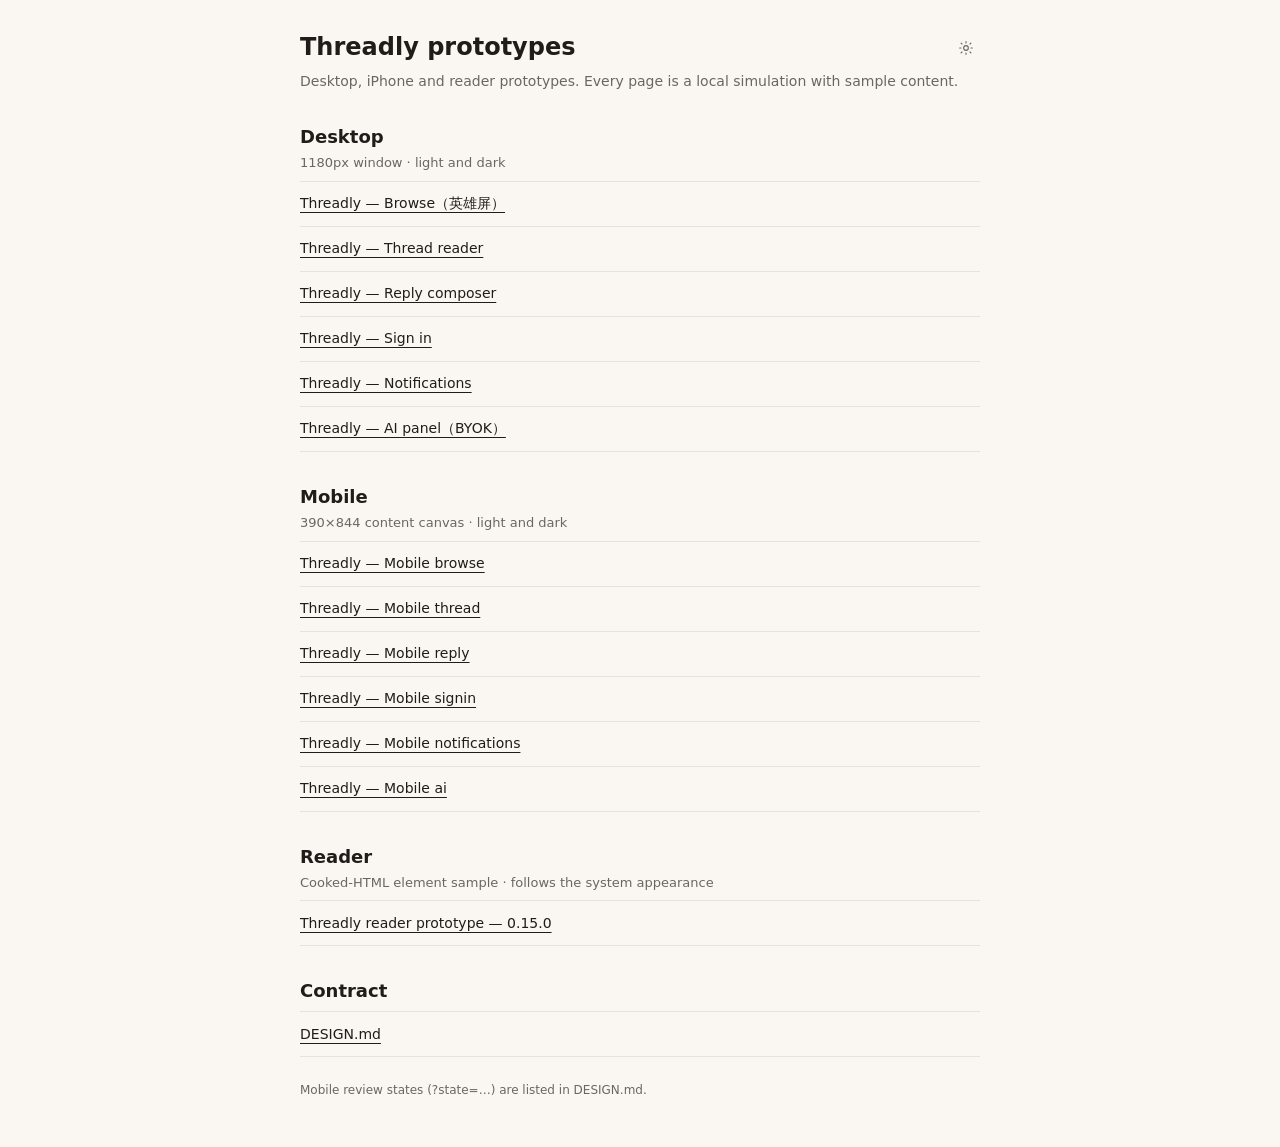
==== design/index.html @ 621ebbe7 "design: align the prototype with the family design baseline Family standard 2026-11-20-minimal-famil" ====
<!DOCTYPE html>
<html lang="en">
<head>
<meta charset="UTF-8">
<meta name="viewport" content="width=device-width, initial-scale=1">
<title>Threadly — Prototype navigation</title>
<link rel="stylesheet" href="prototype/shared.css">
<style>
  /* ==== index only: prototype navigation — each entry is a page <title> ==== */
  body { display:block; padding:0 24px 48px; background:var(--bg); font-size:14px; line-height:1.5; }
  .index { max-width:680px; margin:0 auto; }
  .index-head { display:flex; align-items:center; gap:10px; padding-top:32px; }
  .index-head h1 { flex:1; min-width:0; font-size:24px; font-weight:600; line-height:1.3; }
  .lede { margin-top:8px; color:var(--mute); }
  .index section { margin-top:32px; }
  .index h2 { font-size:18px; font-weight:600; line-height:1.4; }
  .scope { margin-top:4px; font-size:13px; color:var(--mute); }
  .index ul { list-style:none; margin-top:8px; border-top:1px solid var(--line); }
  .index li { border-bottom:1px solid var(--line); }
  .index li a { display:flex; align-items:center; min-height:44px; color:var(--ink); text-decoration:underline; text-underline-offset:4px; }
  .index li a:hover { text-decoration-thickness:2px; }
  .index .note { margin-top:24px; }
</style>
</head>
<body>
<main class="index">
  <header>
    <div class="index-head">
      <h1>Threadly prototypes</h1>
      <button class="iconbtn" id="themeBtn" type="button" aria-label="Switch to dark theme" title="Switch to dark theme"><svg class="moon" viewBox="0 0 24 24" aria-hidden="true"><path d="M20 15.2A8.2 8.2 0 0 1 8.8 4a8.4 8.4 0 1 0 11.2 11.2Z"></path></svg><svg class="sun" viewBox="0 0 24 24" aria-hidden="true"><circle cx="12" cy="12" r="3.5"></circle><path d="M12 2.5v2M12 19.5v2M4.6 4.6 6 6M18 18l1.4 1.4M2.5 12h2M19.5 12h2M4.6 19.4 6 18M18 6l1.4-1.4"></path></svg></button>
    </div>
    <p class="lede">Desktop, iPhone and reader prototypes. Every page is a local simulation with sample content.</p>
  </header>
  <section aria-labelledby="desktopHeading">
    <h2 id="desktopHeading">Desktop</h2>
    <p class="scope">1180px window · light and dark</p>
    <ul>
      <li><a href="prototype/browse.html">Threadly — Browse（英雄屏）</a></li>
      <li><a href="prototype/thread.html">Threadly — Thread reader</a></li>
      <li><a href="prototype/reply.html">Threadly — Reply composer</a></li>
      <li><a href="prototype/signin.html">Threadly — Sign in</a></li>
      <li><a href="prototype/notifications.html">Threadly — Notifications</a></li>
      <li><a href="prototype/ai.html">Threadly — AI panel（BYOK）</a></li>
    </ul>
  </section>
  <section aria-labelledby="mobileHeading">
    <h2 id="mobileHeading">Mobile</h2>
    <p class="scope">390×844 content canvas · light and dark</p>
    <ul>
      <li><a href="prototype/mobile-browse.html">Threadly — Mobile browse</a></li>
      <li><a href="prototype/mobile-thread.html">Threadly — Mobile thread</a></li>
      <li><a href="prototype/mobile-reply.html">Threadly — Mobile reply</a></li>
      <li><a href="prototype/mobile-signin.html">Threadly — Mobile signin</a></li>
      <li><a href="prototype/mobile-notifications.html">Threadly — Mobile notifications</a></li>
      <li><a href="prototype/mobile-ai.html">Threadly — Mobile ai</a></li>
    </ul>
  </section>
  <section aria-labelledby="readerHeading">
    <h2 id="readerHeading">Reader</h2>
    <p class="scope">Cooked-HTML element sample · follows the system appearance</p>
    <ul>
      <li><a href="reader/index.html">Threadly reader prototype — 0.15.0</a></li>
    </ul>
  </section>
  <section aria-labelledby="contractHeading">
    <h2 id="contractHeading">Contract</h2>
    <ul>
      <li><a href="DESIGN.md">DESIGN.md</a></li>
    </ul>
  </section>
  <p class="note">Mobile review states (?state=…) are listed in DESIGN.md.</p>
</main>
<script>
  // Same toggle as the prototype pages; here the theme root is <body>.
  const themeBtn = document.getElementById('themeBtn');
  const syncTheme = () => {
    const name = document.body.classList.contains('dark') ? 'Switch to light theme' : 'Switch to dark theme';
    themeBtn.setAttribute('aria-label', name); themeBtn.title = name;
  };
  themeBtn.addEventListener('click', () => { document.body.classList.toggle('dark'); syncTheme(); });
  syncTheme();
</script>
</body>
</html>
---- design/prototype/shared.css ----
/* ==== Threadly 原型共享壳层 — tokens 与组件，见 design/DESIGN.md ==== */
:root {
  --bg:#faf7f2; --surface:#ffffff; --raised:#f0ebe2; --line:#e8e2d9;
  --ink:#1f1d1a; --mute:#6b6660;
  --accent:#c15f3c; --accent-soft:#f7e5dd; --liked:#e0413e;
  --hairline:rgba(128,128,128,.2); --fill:rgba(128,128,128,.08);
}
.dark {
  --bg:#1b1a18; --surface:#24221f; --raised:#2e2b27; --line:#35322d;
  --ink:#ece9e2; --mute:#a6a099; --accent-soft:#3b2a22;
}
* { box-sizing:border-box; margin:0; padding:0; }
body {
  min-height:100vh; display:grid; grid-template-columns:minmax(0,1fr); justify-items:center; align-content:start; gap:18px; padding:36px 24px;
  background:radial-gradient(1200px 800px at 20% 0%, #efe9e1, #e3ddd2 60%, #d8d1c4);
  font-family:system-ui, -apple-system, "Segoe UI", "PingFang SC", "Hiragino Sans GB", "Microsoft YaHei", sans-serif;
  -webkit-font-smoothing:antialiased; color:var(--ink);
}
.window {
  position:relative; width:1180px; max-width:100%; height:720px; border-radius:12px; overflow:hidden;
  display:flex; flex-direction:column; background:var(--bg); color:var(--ink);
  box-shadow:0 1px 2px rgba(31,29,26,.10), 0 12px 32px rgba(31,29,26,.18), 0 32px 80px rgba(31,29,26,.22);
  transition:background .12s ease, color .12s ease;
}
.titlebar {
  height:46px; flex:none; display:flex; align-items:center; gap:10px; padding:0 12px;
  background:var(--surface); border-bottom:1px solid var(--line);
}
.lights { display:flex; gap:8px; }
.lights i { width:12px; height:12px; border-radius:50%; }
.lights i:nth-child(1){background:#ff5f57}.lights i:nth-child(2){background:#febc2e}.lights i:nth-child(3){background:#28c840}
.titlebar .t { font-size:13px; font-weight:600; overflow:hidden; text-overflow:ellipsis; white-space:nowrap; }
.titlebar .sp { flex:1; }
.toolbtn {
  height:28px; display:inline-flex; align-items:center; gap:5px; padding:0 9px; border-radius:6px; white-space:nowrap;
  font-size:12px; font-weight:500; color:var(--ink); cursor:default; user-select:none; transition:background .12s ease;
}
.toolbtn:hover { background:var(--fill); }
.toolbtn svg { width:13px; height:13px; flex:none; }
.toolbtn.disabled { opacity:.45; }
/* Quiet icon button (theme toggle): no chrome at rest, tint on hover; focus ring comes from :focus-visible. */
.iconbtn {
  width:28px; height:28px; border-radius:6px; border:0; background:transparent;
  color:var(--mute); display:grid; place-items:center; cursor:pointer;
}
.iconbtn:hover { background:var(--fill); }
.iconbtn svg { width:16px; height:16px; fill:none; stroke:currentColor; stroke-width:1.7; stroke-linecap:round; stroke-linejoin:round; }
/* Icon = the theme you are in: sun while light, moon while dark. */
.iconbtn .moon { display:none; }
.dark .iconbtn .moon { display:block; }
.dark .iconbtn .sun { display:none; }
.body { flex:1; display:flex; min-height:0; }
.sidebar {
  width:300px; flex:none; display:flex; flex-direction:column; background:var(--surface);
  border-right:1px solid var(--line); padding:10px 10px 0;
}
.search {
  display:flex; align-items:center; gap:7px; height:30px; padding:0 9px; margin-bottom:6px; flex:none;
  background:var(--bg); border:1px solid var(--line); border-radius:8px; color:var(--mute); font-size: 13px;
}
.search svg { width:13px; height:13px; flex:none; }
.search .x { margin-left:auto; font-size:13px; }
.sect { font-size:12px; font-weight:600; letter-spacing:.7px; color:var(--mute); padding:10px 8px 5px; flex:none; }
.nav { display:flex; flex-direction:column; gap:1px; flex:none; }
.item {
  display:flex; align-items:center; gap:8px; padding:5px 8px; border-radius:6px; font-size:13px;
  color:var(--ink); cursor:default; user-select:none; transition:background .12s ease;
}
.item svg { width:14px; height:14px; color:var(--mute); flex:none; }
.item.active { background:var(--accent-soft); font-weight:600; }
.item.active svg { color:var(--accent); }
.item .cdot { width:9px; height:9px; border-radius:50%; flex:none; }
.rows { flex:1; overflow-y:auto; padding:2px 6px 10px; }
.foot { margin-top:auto; border-top:1px solid var(--line); display:flex; align-items:center; gap:8px; padding:10px 8px; flex:none; }
.foot svg { width:16px; height:16px; color:var(--mute); flex:none; }
.foot .u { font-size: 13px; overflow:hidden; text-overflow:ellipsis; white-space:nowrap; }
.foot .lnk { font-size:12px; color:var(--accent); }
.foot .sp { flex:1; }
.main { flex:1; display:flex; flex-direction:column; min-width:0; position:relative; }
.view { flex:1; overflow-y:auto; min-height:0; }
.statusbar {
  flex:none; display:flex; align-items:center; gap:14px; padding:7px 16px; border-top:1px solid var(--line);
  background:var(--surface); font-size: 12px; color:var(--mute);
}
.statusbar .sp { flex:1; }
/* A long leading note wraps; the trailing prototype note keeps one line. */
.statusbar > span:last-child { flex:none; white-space:nowrap; }
kbd {
  font-family:inherit; font-size: 12px; color:var(--mute); background:var(--raised);
  border:1px solid var(--line); border-radius:4px; padding:1px 5px;
}
/* ---- 列表行词汇 ---- */
.chip {
  display:inline-flex; align-items:center; font-size:12px; font-weight:600; padding:1px 8px; border-radius:99px;
  background:color-mix(in srgb, var(--chip, var(--mute)) 14%, transparent); color:var(--chip, var(--mute));
}
.pill {
  font-size: 12px; font-weight:600; color:var(--accent); line-height:16px; padding:0 7px; border-radius:99px;
  border:1px solid color-mix(in srgb, var(--accent) 50%, transparent);
}
.counts { display:flex; align-items:center; gap:9px; font-size:12px; color:var(--mute); font-variant-numeric:tabular-nums; }
.counts span { display:inline-flex; align-items:center; gap:3px; }
.counts svg { width:12px; height:12px; }
.rel { font-size:12px; color:var(--mute); font-variant-numeric:tabular-nums; }
/* ---- 浮层 sheet ---- */
.scrim {
  position:absolute; inset:0; z-index:10; background:rgba(0,0,0,.28);
  display:flex; align-items:flex-start; justify-content:center; padding-top:54px;
}
.sheet {
  background:var(--surface); border:1px solid var(--line); border-radius:10px; padding:22px;
  box-shadow:0 18px 48px rgba(0,0,0,.28); display:flex; flex-direction:column; gap:13px;
}
.sheet h2 { font-size:17px; font-weight:600; }
.sheet .sub { font-size: 13px; color:var(--mute); line-height:1.55; }
.sheet .row-end { display:flex; align-items:center; gap:10px; margin-top:auto; }
.btn {
  height:28px; display:inline-flex; align-items:center; gap:6px; padding:0 13px; border-radius:6px;
  font-size: 13px; font-weight:600; border:1px solid var(--line); background:var(--surface); color:var(--ink);
}
.btn.primary { background:var(--accent-soft); border-color:transparent; color:var(--accent); }
.btn.ghost { border-color:transparent; font-weight:500; }
.btn.disabled, .btn[disabled] { opacity:.45; pointer-events:none; }
.field {
  height:32px; display:flex; align-items:center; padding:0 10px; border-radius:6px; border:1px solid var(--line);
  background:var(--bg); font-size:13px;
}
.field .ph { color:var(--mute); }
.spin {
  width:13px; height:13px; border-radius:50%; border:2px solid var(--accent); border-top-color:transparent;
  animation:spin 1s linear infinite; flex:none;
}
@keyframes spin { to { transform:rotate(360deg); } }
.note { font-size:12px; color:var(--mute); }
/* Accessibility: visible focus (accent) and reduced motion for the desktop shell; .mobile keeps its own rules below. */
:focus-visible { outline:2px solid var(--accent); outline-offset:2px; }
@media (prefers-reduced-motion: reduce) {
  *, *::before, *::after { animation-duration:.01ms !important; animation-iteration-count:1 !important; transition-duration:.01ms !important; scroll-behavior:auto !important; }
}

/* Mobile contract, 2026-11-22. All colors derive from the existing tokens. */
body.mobile{display:block;padding:0;margin:0;min-height:100dvh;background:var(--bg);color:var(--ink);font-size:16px;line-height:1.6;color-scheme:light}
body.mobile.dark{color-scheme:dark}
.mobile{--m-accent-text:color-mix(in srgb,var(--accent) 70%,var(--ink));--m-space:4px;--m-control:44px;--m-radius:8px;--m-motion:160ms}
.mobile [hidden]{display:none!important}.mobile dialog:not([open]){display:none!important}
.mobile *{min-width:0}.mobile :is(button,input,textarea,select){font:inherit;color:inherit}
.mobile :is(button,a){-webkit-tap-highlight-color:transparent}
.mobile button,.mobile a.m-button{display:inline-flex;align-items:center;justify-content:center;gap:8px;min-width:44px;min-height:44px;padding:8px 12px;border:1px solid transparent;border-radius:8px;background:transparent;color:var(--m-accent-text);font-size:15px;font-weight:500;cursor:pointer;text-decoration:none;line-height:1.4}
.mobile button:disabled{color:var(--mute);background:var(--raised);cursor:default}
.mobile :is(button,a,input,textarea,summary):focus-visible{outline:2px solid var(--m-accent-text);outline-offset:2px}
.mobile a{color:var(--m-accent-text);text-underline-offset:3px}
.mobile .m-primary{background:var(--accent-soft);color:var(--m-accent-text);font-weight:600}
.mobile .m-secondary{border-color:var(--line);background:var(--surface)}
.mobile .m-icon{width:20px;height:20px;flex:none;display:inline-block;stroke-width:1.7;vertical-align:middle}
.mobile .m-icon-button{padding:8px;width:44px}
.mobile .m-shell{max-width:390px;width:100%;height:100dvh;min-height:480px;margin-inline:auto;background:var(--bg);display:flex;flex-direction:column}
.mobile .m-header{flex:none;background:var(--bg);padding:8px 16px 16px;border-bottom:1px solid var(--line)}
.mobile .m-nav{display:flex;align-items:center;gap:8px;min-height:44px;margin-bottom:12px}
.mobile .m-nav>.m-grow{flex:1}.mobile .m-brand{color:var(--mute);font-size:13px;font-weight:500}
.mobile .m-header h1{font-size:28px;line-height:1.25;font-weight:600;letter-spacing:-.025em;overflow-wrap:anywhere}
.mobile .m-header .m-subtitle{margin-top:8px;color:var(--mute);font-size:13px}
.mobile .m-scroll{flex:1;overflow:auto;min-height:0;overscroll-behavior:contain;scrollbar-width:thin}
.mobile .m-stack{display:flex;flex-direction:column;gap:16px}
.mobile .m-row{display:flex;align-items:center;gap:8px}.mobile .m-grow{flex:1}
.mobile .m-muted{font-size:13px;color:var(--mute)}.mobile .m-caption{font-size:12px;color:var(--mute)}
.mobile .m-tabular{font-variant-numeric:tabular-nums}
.mobile .m-search{display:flex;align-items:center;gap:8px;border:1px solid var(--line);border-radius:8px;background:var(--surface);padding-left:12px;margin-top:16px}
.mobile .m-search input{display:block;flex:1;width:100%;min-height:44px;border:0;background:transparent;outline-offset:0;font-size:16px;padding:8px 0}
.mobile .m-search label{display:flex;align-items:center;color:var(--mute)}
.mobile .m-filter{display:flex;align-items:center;justify-content:space-between;gap:8px;padding-top:12px}
.mobile .m-filter button{padding-left:0}.mobile .m-dot{display:inline-block;width:8px;height:8px;border-radius:50%;background:var(--category,var(--accent));flex:none}
.mobile .m-topic{display:flex;flex-direction:column;align-items:stretch;width:100%;padding:16px;text-align:left;border-radius:0;border-bottom:1px solid var(--hairline);gap:12px;color:var(--ink)}
.mobile .m-topic-title{display:-webkit-box;-webkit-line-clamp:2;-webkit-box-orient:vertical;overflow:hidden;overflow-wrap:anywhere;font-size:16px;line-height:1.5;font-weight:500}
.mobile .m-topic-top{display:flex;align-items:center;gap:8px;flex-wrap:wrap}.mobile .m-topic-top time{margin-left:auto}
.mobile .m-chip{display:inline-flex;align-items:center;gap:6px;font-size:12px;line-height:1.5;padding:2px 8px;border-radius:99px;background:var(--fill);color:var(--ink)}
.mobile .m-counts{display:flex;align-items:center;gap:16px;font-size:12px;font-variant-numeric:tabular-nums;color:var(--mute)}
.mobile .m-counts>span{display:flex;align-items:center;gap:4px}.mobile .m-counts .m-icon{width:16px;height:16px}
.mobile .m-pill{font-size:12px;line-height:1.5;padding:0 8px;border:1px solid var(--accent);border-radius:99px;color:var(--m-accent-text);margin-left:auto;white-space:nowrap}
.mobile .m-bottom{flex:none;padding:8px 16px max(8px,env(safe-area-inset-bottom));border-top:1px solid var(--line);background:var(--surface);display:flex;align-items:center;gap:8px;flex-wrap:wrap}
.mobile .m-bottom .m-caption{flex:1}.mobile .m-bottom button{flex:none}
.mobile .m-empty{display:flex;flex-direction:column;align-items:flex-start;gap:16px;padding:32px 16px}
.mobile .m-empty h2{font-size:20px;line-height:1.4;font-weight:600}.mobile .m-empty p{font-size:15px;color:var(--mute)}
.mobile .m-error{padding:12px 16px;border:1px solid var(--line);border-radius:8px;background:var(--raised);font-size:13px;color:var(--ink)}
.mobile .m-error strong{display:block}.mobile .m-loading{padding:24px 16px;display:grid;gap:16px}
.mobile .m-loading .m-bar{display:block;height:12px;background:var(--line);border-radius:4px;animation:m-pulse 800ms ease-in-out infinite alternate}
.mobile .m-loading .m-bar:nth-child(3n){width:70%}
@keyframes m-pulse{to{opacity:.45}}
/* Cooked HTML: element geometry from docs/reader-design.md; only column adapts. */
.mobile .m-reader{font-size:15px;line-height:1.6;padding:16px 16px 96px;overflow-wrap:anywhere}
.mobile .m-thread-title{font-size:24px;font-weight:600;line-height:1.3;margin:4px 0 12px;letter-spacing:-.02em}
.mobile .m-reader .post{padding:16px 0 8px;border-bottom:1px solid var(--hairline)}
.mobile .m-reader .post:first-of-type{padding-top:12px}
.mobile .m-reader .meta{display:flex;align-items:center;gap:8px;font-size:12px;color:var(--mute);margin-bottom:8px;font-variant-numeric:tabular-nums;flex-wrap:wrap}
.mobile .m-reader .author{font-weight:600;color:var(--m-accent-text)}
.mobile .m-reader .avatar{width:28px;height:28px;display:grid;place-items:center;border-radius:50%;background:var(--raised);color:var(--m-accent-text);font-size:12px;font-weight:600}
.mobile .m-reader a{display:inline-flex;align-items:center;min-width:44px;min-height:44px}
.mobile .m-reader p{margin:10px 0}.mobile .m-reader h2,.mobile .m-reader h3{line-height:1.3}
.mobile .m-reader pre,.mobile .m-reader code{font-family:ui-monospace,'SF Mono',Menlo,Consolas,monospace;font-size:13px}
.mobile .m-reader code{background:color-mix(in srgb,var(--fill),var(--fill));padding:1px 5px;border-radius:4px;overflow-wrap:anywhere}
.mobile .m-reader pre{background:var(--fill);padding:12px 14px;border-radius:8px;overflow-x:auto;white-space:pre;overflow-wrap:normal;word-break:normal;margin:10px 0}
.mobile .m-reader pre code{background:none;padding:0;overflow-wrap:normal}
.mobile .m-reader blockquote{margin:8px 0;padding:2px 14px;border-left:3px solid color-mix(in srgb,var(--accent) 55%,transparent);color:var(--ink)}
.mobile .m-reader aside.quote{border-left:3px solid color-mix(in srgb,var(--accent) 55%,transparent);margin:10px 0;padding:6px 12px;background:var(--fill);border-radius:6px}
.mobile .m-reader aside.quote .title{font-size:12px;font-weight:600;letter-spacing:.06em;text-transform:uppercase;color:var(--mute);margin-bottom:4px}
.mobile .m-reader aside.quote .title a{color:inherit}
.mobile .m-reader aside.onebox{border:1px solid var(--hairline);border-radius:8px;margin:10px 0;padding:10px 14px;overflow-wrap:anywhere}
.mobile .m-reader aside.onebox .source{font-size:12px;letter-spacing:.06em;text-transform:uppercase;color:var(--mute);margin-bottom:4px}
.mobile .m-reader aside.onebox h4{margin:2px 0 4px;font-size:15px}
.mobile .m-reader aside.onebox h4 a{display:flex;align-items:center;min-height:44px;color:var(--m-accent-text);text-decoration:underline}
.mobile .m-reader aside.onebox p{margin:4px 0;font-size:13px;color:var(--mute)}
.mobile .m-reader aside.onebox .thumbnail{max-width:100%;height:auto}
.mobile .m-reader img,.mobile .m-reader video{max-width:100%;height:auto;border-radius:6px}
.mobile .m-reader details{border:1px solid var(--hairline);border-radius:8px;margin:10px 0}
.mobile .m-reader summary{cursor:pointer;display:block;padding:12px;min-height:44px;font-weight:600;font-size:13px;color:var(--m-accent-text);list-style:none}
.mobile .m-reader summary::-webkit-details-marker{display:none}.mobile .m-reader summary::before{content:'▸';display:inline-block;margin-right:8px;transition:transform var(--m-motion)}
.mobile .m-reader details[open] summary::before{transform:rotate(90deg)}.mobile .m-reader details .contents{padding:2px 12px 10px}
.mobile .m-reader hr{border:0;border-top:1px solid var(--hairline);margin:20px 0}
.mobile .m-reader .table-scroll{overflow-x:auto;margin:10px 0;max-width:100%}
.mobile .m-reader table{border-collapse:collapse;font-size:13px;min-width:40%;font-variant-numeric:tabular-nums}
.mobile .m-reader th,.mobile .m-reader td{padding:6px 12px;border-bottom:1px solid var(--hairline);text-align:left;white-space:nowrap}
.mobile .m-reader th{font-weight:600;background:var(--fill)}
.mobile .m-reader .morebar{display:flex;align-items:center;gap:8px;font-size:12px;color:var(--mute);padding:16px 0 4px;flex-wrap:wrap}
.mobile .m-reader .morebar button{border:1px solid var(--accent);border-radius:8px;font-size:13px;min-height:44px;color:var(--m-accent-text)}
.mobile .m-like{margin-left:auto;font-variant-numeric:tabular-nums}.mobile .m-like[aria-pressed=true] .m-icon{color:var(--liked);fill:var(--liked)}
.mobile .m-like[aria-pressed=true]{color:var(--ink)}
.mobile .m-jump{position:fixed;bottom:calc(84px + env(safe-area-inset-bottom));right:max(16px,calc((100vw - 390px)/2 + 16px));z-index:2;border:1px solid var(--accent);border-radius:99px;background:var(--surface);min-height:44px;color:var(--m-accent-text)}
.mobile .m-notification{width:100%;padding:16px;display:flex;align-items:flex-start;text-align:left;border-radius:0;border-bottom:1px solid var(--hairline);color:var(--ink);gap:12px}
.mobile .m-notification>.m-icon{margin-top:4px;color:var(--accent)}
.mobile .m-notification .m-copy{flex:1;display:grid;gap:8px}.mobile .m-notification strong{font-size:15px;font-weight:500;line-height:1.5}
.mobile .m-unread{color:var(--m-accent-text);font-size:13px}
.mobile .m-form{padding:24px 16px;display:flex;flex-direction:column;gap:24px}
.mobile .m-form h2{font-size:20px;line-height:1.4;font-weight:600}.mobile .m-form p{font-size:15px}
.mobile label.m-label{display:block;font-size:13px;font-weight:600;margin-bottom:8px}
.mobile .m-input{display:block;width:100%;min-height:48px;border:1px solid var(--mute);border-radius:8px;background:var(--surface);padding:12px;font-size:16px}
.mobile .m-reply-editor{display:flex;flex-direction:column;padding:16px;gap:16px;flex:1;min-height:0}
.mobile .m-reply-editor textarea{display:block;resize:vertical;width:100%;min-height:240px;flex:1;line-height:1.6;font-size:16px;border:1px solid var(--line);border-radius:8px;padding:12px;background:var(--surface)}
.mobile .m-reply-editor label{font-size:13px;font-weight:600}.mobile .m-reply-editor p{font-size:13px;color:var(--mute)}
.mobile .m-reply-topic{font-size:15px;line-height:1.5;overflow-wrap:anywhere}
.mobile dialog{width:min(390px,100%);max-width:390px;max-height:80dvh;padding:0;margin:auto auto 0;border:1px solid var(--line);border-bottom:0;border-radius:12px 12px 0 0;background:var(--surface);color:var(--ink)}
.mobile dialog::backdrop{background:color-mix(in srgb,var(--ink) 24%,transparent)}
.mobile .m-dialog-body{padding:16px;display:flex;flex-direction:column;gap:16px}.mobile .m-dialog-head{display:flex;align-items:center;gap:8px}.mobile .m-dialog-head h2{font-size:20px;line-height:1.3;flex:1;font-weight:600}
.mobile .m-choices{display:flex;flex-direction:column;gap:4px;max-height:55dvh;overflow:auto}
.mobile .m-choices button{justify-content:flex-start;text-align:left;color:var(--ink)}
.mobile .m-choices button[aria-current=true]{background:var(--accent-soft);font-weight:600}
.mobile .m-ai-sheet{height:52dvh;max-height:70dvh!important}
.mobile .m-ai-sheet .m-dialog-body{height:100%;min-height:0}.mobile .m-ai-result{flex:1;min-height:0;overflow:auto;font-size:15px;line-height:1.6;user-select:text}
.mobile .m-ai-result p,.mobile .m-ai-result li{margin:8px 0}.mobile .m-ai-result ul{padding-left:20px}
.mobile .m-segments{display:flex;gap:8px}.mobile .m-segments button{flex:1;color:var(--ink);border:1px solid var(--line)}.mobile .m-segments button[aria-pressed=true]{background:var(--accent-soft);color:var(--m-accent-text)}
.mobile .m-status{font-size:12px;color:var(--mute);padding:8px 16px;border-top:1px solid var(--line);background:var(--surface)}
.mobile .m-live{font-size:13px;color:var(--mute)}
@media(hover:hover){.mobile button:not(:disabled):hover{background:var(--fill)}.mobile .m-primary:not(:disabled):hover{background:var(--accent-soft)}.mobile a:hover{text-decoration-thickness:2px}}
@media(prefers-reduced-motion:reduce){.mobile *{animation:none!important;transition:none!important;scroll-behavior:auto!important}}
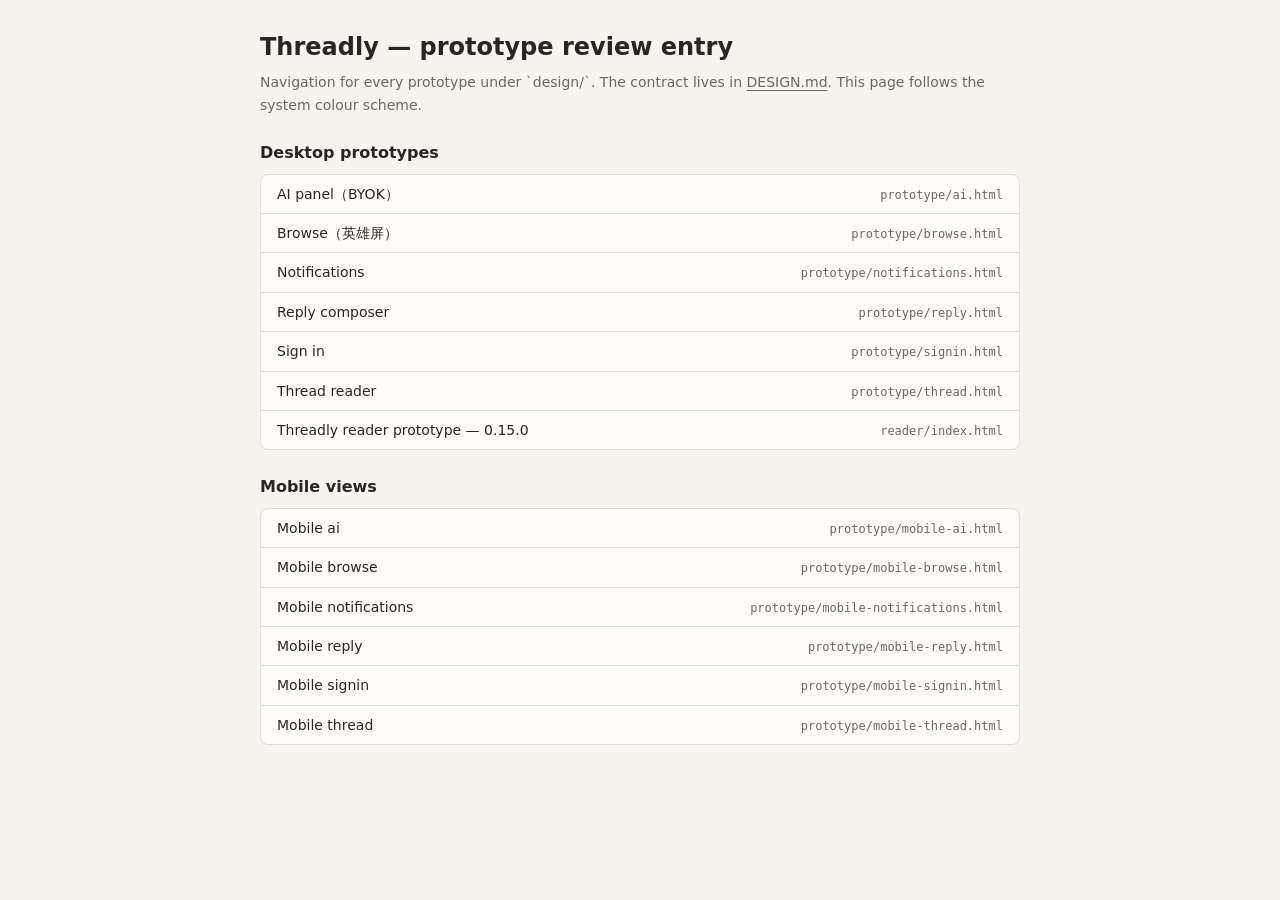
==== commit 7c8f1e03: "design: commit the review entry page" ====
--- a/design/index.html
+++ b/design/index.html
@@ -3,82 +3,58 @@
 <head>
 <meta charset="UTF-8">
 <meta name="viewport" content="width=device-width, initial-scale=1">
-<title>Threadly — Prototype navigation</title>
-<link rel="stylesheet" href="prototype/shared.css">
+<meta name="color-scheme" content="light dark">
+<title>Threadly — prototype review entry</title>
 <style>
-  /* ==== index only: prototype navigation — each entry is a page <title> ==== */
-  body { display:block; padding:0 24px 48px; background:var(--bg); font-size:14px; line-height:1.5; }
-  .index { max-width:680px; margin:0 auto; }
-  .index-head { display:flex; align-items:center; gap:10px; padding-top:32px; }
-  .index-head h1 { flex:1; min-width:0; font-size:24px; font-weight:600; line-height:1.3; }
-  .lede { margin-top:8px; color:var(--mute); }
-  .index section { margin-top:32px; }
-  .index h2 { font-size:18px; font-weight:600; line-height:1.4; }
-  .scope { margin-top:4px; font-size:13px; color:var(--mute); }
-  .index ul { list-style:none; margin-top:8px; border-top:1px solid var(--line); }
-  .index li { border-bottom:1px solid var(--line); }
-  .index li a { display:flex; align-items:center; min-height:44px; color:var(--ink); text-decoration:underline; text-underline-offset:4px; }
-  .index li a:hover { text-decoration-thickness:2px; }
-  .index .note { margin-top:24px; }
+  /* Self-contained: the entry page does not load the product stylesheets, so it cannot inherit layout rules. */
+  :root { color-scheme: light dark; --bg: #F7F4EF; --panel: #FFFDF9; --ink: #292524; --mute: #6B6660; --line: rgba(0,0,0,.12); }
+  @media (prefers-color-scheme: dark) { :root { --bg: #171412; --panel: #2A2521; --ink: #D6D3D1; --mute: #A39C92; --line: rgba(255,255,255,.14); } }
+  * { box-sizing: border-box; }
+  body { margin: 0; padding: 32px 24px 48px; background: var(--bg); color: var(--ink);
+    font: 14px/1.6 system-ui, -apple-system, "Segoe UI", "PingFang SC", "Hiragino Sans GB", "Microsoft YaHei", sans-serif; -webkit-font-smoothing: antialiased; }
+  main { max-width: 760px; margin: 0 auto; }
+  h1 { margin: 0; font-size: 24px; line-height: 1.3; font-weight: 600; }
+  h2 { margin: 24px 0 8px; font-size: 16px; font-weight: 600; }
+  p { margin: 8px 0 0; color: var(--mute); }
+  a { color: inherit; text-decoration: underline; text-underline-offset: 3px; }
+  a:focus-visible { outline: 2px solid var(--ink); outline-offset: 2px; border-radius: 4px; }
+  ul { margin: 0; padding: 0; list-style: none; background: var(--panel); border: 1px solid var(--line); border-radius: 8px; }
+  li { display: flex; flex-wrap: wrap; align-items: baseline; gap: 4px 12px; padding: 8px 16px; border-bottom: 1px solid var(--line); }
+  li:last-child { border-bottom: 0; }
+  li a { flex: 1 1 200px; font-weight: 500; text-decoration: none; }
+  li a:hover { text-decoration: underline; }
+  code { font: 12px/1.5 ui-monospace, "Cascadia Mono", Consolas, monospace; color: var(--mute); }
 </style>
 </head>
 <body>
-<main class="index">
+<main>
   <header>
-    <div class="index-head">
-      <h1>Threadly prototypes</h1>
-      <button class="iconbtn" id="themeBtn" type="button" aria-label="Switch to dark theme" title="Switch to dark theme"><svg class="moon" viewBox="0 0 24 24" aria-hidden="true"><path d="M20 15.2A8.2 8.2 0 0 1 8.8 4a8.4 8.4 0 1 0 11.2 11.2Z"></path></svg><svg class="sun" viewBox="0 0 24 24" aria-hidden="true"><circle cx="12" cy="12" r="3.5"></circle><path d="M12 2.5v2M12 19.5v2M4.6 4.6 6 6M18 18l1.4 1.4M2.5 12h2M19.5 12h2M4.6 19.4 6 18M18 6l1.4-1.4"></path></svg></button>
-    </div>
-    <p class="lede">Desktop, iPhone and reader prototypes. Every page is a local simulation with sample content.</p>
+    <h1>Threadly — prototype review entry</h1>
+    <p>Navigation for every prototype under `design/`. The contract lives in <a href="DESIGN.md">DESIGN.md</a>. This page follows the system colour scheme.</p>
   </header>
-  <section aria-labelledby="desktopHeading">
-    <h2 id="desktopHeading">Desktop</h2>
-    <p class="scope">1180px window · light and dark</p>
-    <ul>
-      <li><a href="prototype/browse.html">Threadly — Browse（英雄屏）</a></li>
-      <li><a href="prototype/thread.html">Threadly — Thread reader</a></li>
-      <li><a href="prototype/reply.html">Threadly — Reply composer</a></li>
-      <li><a href="prototype/signin.html">Threadly — Sign in</a></li>
-      <li><a href="prototype/notifications.html">Threadly — Notifications</a></li>
-      <li><a href="prototype/ai.html">Threadly — AI panel（BYOK）</a></li>
-    </ul>
-  </section>
-  <section aria-labelledby="mobileHeading">
-    <h2 id="mobileHeading">Mobile</h2>
-    <p class="scope">390×844 content canvas · light and dark</p>
-    <ul>
-      <li><a href="prototype/mobile-browse.html">Threadly — Mobile browse</a></li>
-      <li><a href="prototype/mobile-thread.html">Threadly — Mobile thread</a></li>
-      <li><a href="prototype/mobile-reply.html">Threadly — Mobile reply</a></li>
-      <li><a href="prototype/mobile-signin.html">Threadly — Mobile signin</a></li>
-      <li><a href="prototype/mobile-notifications.html">Threadly — Mobile notifications</a></li>
-      <li><a href="prototype/mobile-ai.html">Threadly — Mobile ai</a></li>
-    </ul>
-  </section>
-  <section aria-labelledby="readerHeading">
-    <h2 id="readerHeading">Reader</h2>
-    <p class="scope">Cooked-HTML element sample · follows the system appearance</p>
-    <ul>
-      <li><a href="reader/index.html">Threadly reader prototype — 0.15.0</a></li>
-    </ul>
-  </section>
-  <section aria-labelledby="contractHeading">
-    <h2 id="contractHeading">Contract</h2>
-    <ul>
-      <li><a href="DESIGN.md">DESIGN.md</a></li>
-    </ul>
-  </section>
-  <p class="note">Mobile review states (?state=…) are listed in DESIGN.md.</p>
+    <section>
+      <h2>Desktop prototypes</h2>
+      <ul>
+      <li><a href="prototype/ai.html">AI panel（BYOK）</a><code>prototype/ai.html</code></li>
+      <li><a href="prototype/browse.html">Browse（英雄屏）</a><code>prototype/browse.html</code></li>
+      <li><a href="prototype/notifications.html">Notifications</a><code>prototype/notifications.html</code></li>
+      <li><a href="prototype/reply.html">Reply composer</a><code>prototype/reply.html</code></li>
+      <li><a href="prototype/signin.html">Sign in</a><code>prototype/signin.html</code></li>
+      <li><a href="prototype/thread.html">Thread reader</a><code>prototype/thread.html</code></li>
+      <li><a href="reader/index.html">Threadly reader prototype — 0.15.0</a><code>reader/index.html</code></li>
+      </ul>
+    </section>
+    <section>
+      <h2>Mobile views</h2>
+      <ul>
+      <li><a href="prototype/mobile-ai.html">Mobile ai</a><code>prototype/mobile-ai.html</code></li>
+      <li><a href="prototype/mobile-browse.html">Mobile browse</a><code>prototype/mobile-browse.html</code></li>
+      <li><a href="prototype/mobile-notifications.html">Mobile notifications</a><code>prototype/mobile-notifications.html</code></li>
+      <li><a href="prototype/mobile-reply.html">Mobile reply</a><code>prototype/mobile-reply.html</code></li>
+      <li><a href="prototype/mobile-signin.html">Mobile signin</a><code>prototype/mobile-signin.html</code></li>
+      <li><a href="prototype/mobile-thread.html">Mobile thread</a><code>prototype/mobile-thread.html</code></li>
+      </ul>
+    </section>
 </main>
-<script>
-  // Same toggle as the prototype pages; here the theme root is <body>.
-  const themeBtn = document.getElementById('themeBtn');
-  const syncTheme = () => {
-    const name = document.body.classList.contains('dark') ? 'Switch to light theme' : 'Switch to dark theme';
-    themeBtn.setAttribute('aria-label', name); themeBtn.title = name;
-  };
-  themeBtn.addEventListener('click', () => { document.body.classList.toggle('dark'); syncTheme(); });
-  syncTheme();
-</script>
 </body>
 </html>
